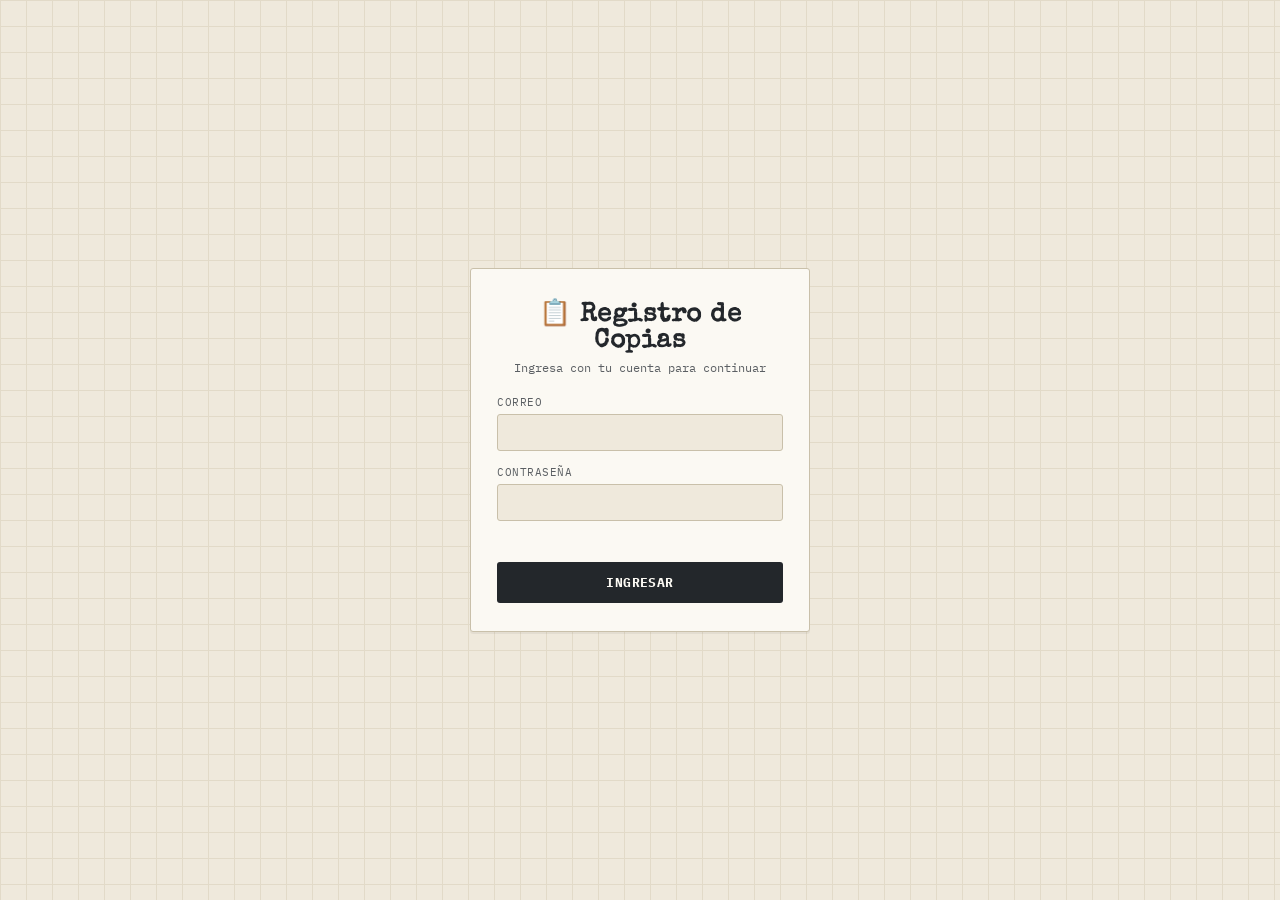
==== login.html @ a031c803 "Primera subida del proyecto registro de copias" ====
<!DOCTYPE html>
<html lang="es">
<head>
  <meta charset="UTF-8">
  <meta name="viewport" content="width=device-width, initial-scale=1.0">
  <title>Ingresar · Registro de Copias</title>
    <link rel="icon" type="image/svg+xml" href="favicon.svg">
<link rel="manifest" href="manifest.json">
<meta name="theme-color" content="#283238">
<link rel="apple-touch-icon" href="icon-192.png">
<meta name="apple-mobile-web-app-capable" content="yes">
<meta name="apple-mobile-web-app-title" content="Copias">
  <link rel="preconnect" href="https://fonts.googleapis.com">
  <link href="https://fonts.googleapis.com/css2?family=Special+Elite&family=IBM+Plex+Mono:wght@400;500;600;700&family=Inter:wght@400;500;600;700;800&display=swap" rel="stylesheet">
  <link rel="stylesheet" href="css/styles.css">
</head>
<body>
  <main class="login-screen" id="loginScreen">
    <div class="login-card">
      <h1>📋 Registro de Copias</h1>
      <div class="sub">Ingresa con tu cuenta para continuar</div>

      <form id="loginForm">
        <div class="field">
          <label for="loginEmail">Correo</label>
          <input type="email" id="loginEmail" required autocomplete="username">
        </div>

        <div class="field">
          <label for="loginPassword">Contraseña</label>
          <input type="password" id="loginPassword" required autocomplete="current-password">
        </div>

        <div class="login-error" id="loginError"></div>
        <button type="submit" class="btn" id="loginBtn">Ingresar</button>
      </form>
    </div>
  </main>

  <script src="login.js"></script>
</body>
</html>
---- css/styles.css ----
/* =============================================
   Registro de Copias - I.E. 0773 Barranquita
   styles.css - Estilos globales
============================================= */

:root {
  --paper: #efe9dc;
  --paper-dark: #e2dac8;
  --ink: #23272b;
  --ink-soft: #5b5f63;
  --line: #c9c0aa;
  --blue: #1f3a5f;
  --blue-soft: #dfe6ee;
  --green-soft: #dcebe0;
  --red: #a3273c;
  --red-soft: #f3dfe2;
  --gold: #b8863b;
  --white: #fbf9f3;
  --shadow: 0 2px 0 rgba(0, 0, 0, 0.05);
  --radius: 3px;
}
* {
  box-sizing: border-box;
}
body {
  margin: 0;
  background: var(--paper);
  background-image:
    linear-gradient(var(--paper-dark) 1px, transparent 1px),
    linear-gradient(90deg, var(--paper-dark) 1px, transparent 1px);
  background-size: 26px 26px;
  color: var(--ink);
  font-family: "Inter", sans-serif;
  min-height: 100vh;
  padding: 18px 14px 60px;
}
.app {
  max-width: 920px;
  margin: 0 auto;
}

header {
  display: flex;
  align-items: flex-end;
  justify-content: space-between;
  border-bottom: 3px solid var(--ink);
  padding-bottom: 12px;
  margin-bottom: 18px;
  flex-wrap: wrap;
  gap: 10px;
}
h1 {
  font-family: "Special Elite", monospace;
  font-size: 1.6rem;
  margin: 0;
  letter-spacing: 0.5px;
  color: var(--ink);
}
header .sub {
  font-size: 0.78rem;
  color: var(--ink-soft);
  font-family: "IBM Plex Mono", monospace;
}
.user-badge {
  font-family: "IBM Plex Mono", monospace;
  font-size: 0.72rem;
  font-weight: 600;
  letter-spacing: 0.3px;
  text-transform: uppercase;
  background: var(--blue-soft);
  border: 1.5px solid var(--blue);
  color: var(--blue);
  border-radius: var(--radius);
  padding: 6px 10px;
}
.user-badge[hidden] {
  display: none;
}
.user-badge.rol-docente {
  background: var(--green-soft);
  border-color: var(--ink-soft);
  color: var(--ink);
}
.price-tag {
  font-family: "IBM Plex Mono", monospace;
  font-size: 0.8rem;
  background: var(--white);
  border: 1.5px dashed var(--ink-soft);
  border-radius: var(--radius);
  padding: 6px 10px;
  display: flex;
  align-items: center;
  gap: 8px;
}
.price-tag input {
  width: 56px;
  border: none;
  border-bottom: 1.5px solid var(--ink);
  background: transparent;
  font-family: "IBM Plex Mono", monospace;
  font-size: 0.85rem;
  font-weight: 600;
  color: var(--red);
  text-align: right;
  padding: 2px;
}
.price-tag input:focus {
  outline: none;
  border-bottom-color: var(--red);
}

nav.tabs {
  display: flex;
  gap: 6px;
  margin-bottom: 18px;
  flex-wrap: wrap;
}
nav.tabs button {
  font-family: "IBM Plex Mono", monospace;
  font-size: 0.74rem;
  font-weight: 600;
  letter-spacing: 0.3px;
  padding: 9px 14px;
  background: transparent;
  border: 1.5px solid var(--ink);
  color: var(--ink);
  border-radius: var(--radius);
  cursor: pointer;
  text-transform: uppercase;
}
nav.tabs button.active {
  background: var(--ink);
  color: var(--white);
}
nav.tabs button:focus-visible {
  outline: 2px solid var(--blue);
  outline-offset: 2px;
}

/* Sub-pestañas dentro de un panel (Ranking, Reporte mensual, Configuración) */
nav.subtabs {
  display: flex;
  gap: 8px;
  margin-bottom: 16px;
  flex-wrap: wrap;
  padding-bottom: 14px;
  border-bottom: 1.5px dashed var(--line);
}
nav.subtabs button {
  font-family: "IBM Plex Mono", monospace;
  font-size: 0.72rem;
  font-weight: 600;
  letter-spacing: 0.3px;
  padding: 8px 14px;
  background: var(--paper);
  border: 1.5px solid var(--line);
  color: var(--ink-soft);
  border-radius: 20px;
  cursor: pointer;
}
nav.subtabs button:hover {
  border-color: var(--blue);
  color: var(--blue);
}
nav.subtabs button.active {
  background: var(--blue);
  color: var(--white);
  border-color: var(--blue);
}
nav.subtabs button:focus-visible {
  outline: 2px solid var(--blue);
  outline-offset: 2px;
}
.subpanel {
  display: none;
}
.subpanel.active {
  display: block;
  animation: fade 0.18s ease;
}

section.panel {
  display: none;
}
section.panel.active {
  display: block;
  animation: fade 0.18s ease;
}

/* Dashboard / resumen operativo */
.dashboard-head {
  display: flex;
  align-items: flex-end;
  justify-content: space-between;
  gap: 14px;
  flex-wrap: wrap;
  margin-bottom: 16px;
}
.dashboard-head h2 {
  font-family: "Special Elite", monospace;
  font-size: 1.35rem;
  margin: 0 0 4px;
  color: var(--ink);
  letter-spacing: 0.4px;
}
.dashboard-head .hint {
  margin: 0;
}
.dashboard-kicker {
  font-family: "IBM Plex Mono", monospace;
  font-size: 0.68rem;
  font-weight: 700;
  color: var(--blue);
  text-transform: uppercase;
  letter-spacing: 1px;
  margin-bottom: 4px;
}
.dashboard-stats {
  display: grid;
  grid-template-columns: repeat(3, 1fr);
  gap: 12px;
  margin-bottom: 16px;
}
.dashboard-stat {
  display: flex;
  align-items: center;
  gap: 11px;
  min-height: 82px;
  background: var(--white);
  border: 1px solid var(--line);
  border-radius: var(--radius);
  box-shadow: var(--shadow);
  padding: 13px 14px;
}
.dashboard-stat-icon {
  width: 38px;
  height: 38px;
  display: flex;
  align-items: center;
  justify-content: center;
  flex-shrink: 0;
  border-radius: 50%;
  background: var(--blue-soft);
  color: var(--blue);
  border: 1px solid var(--line);
  font-family: "IBM Plex Mono", monospace;
  font-weight: 700;
}
.dashboard-stat-value {
  font-family: "IBM Plex Mono", monospace;
  font-size: 1.18rem;
  font-weight: 700;
  color: var(--blue);
  line-height: 1.15;
}
.dashboard-stat.money .dashboard-stat-value {
  color: var(--red);
}
.dashboard-stat.success .dashboard-stat-value {
  color: var(--green);
}
.dashboard-stat.warning .dashboard-stat-value {
  color: var(--gold);
}
.dashboard-stat-label {
  font-size: 0.68rem;
  text-transform: uppercase;
  color: var(--ink-soft);
  letter-spacing: 0.35px;
  margin-top: 4px;
}
.dashboard-grid {
  display: grid;
  grid-template-columns: 1.35fr 1fr;
  gap: 16px;
  margin-bottom: 0;
}
.dashboard-card {
  margin-bottom: 16px;
}
.dashboard-progress-wrap {
  padding: 2px 0 12px;
}
.dashboard-progress-label {
  display: flex;
  justify-content: space-between;
  gap: 10px;
  font-family: "IBM Plex Mono", monospace;
  font-size: 0.75rem;
  color: var(--ink-soft);
  margin-bottom: 7px;
}
.dashboard-progress-label b {
  color: var(--green);
}
.dashboard-progress {
  height: 10px;
  background: var(--paper-dark);
  border-radius: 20px;
  overflow: hidden;
  border: 1px solid var(--line);
}
.dashboard-progress-bar {
  height: 100%;
  width: 0;
  background: var(--green);
  transition: width 0.25s ease;
}
.dashboard-status-row {
  display: grid;
  grid-template-columns: repeat(3, 1fr);
  gap: 8px;
}
.dashboard-status-row > div {
  padding: 9px 7px;
  text-align: center;
  background: var(--paper);
  border: 1px solid var(--line);
  border-radius: var(--radius);
}
.dashboard-status-row b {
  display: block;
  font-family: "IBM Plex Mono", monospace;
  font-size: 1.15rem;
  color: var(--blue);
}
.dashboard-status-row span {
  display: block;
  font-size: 0.62rem;
  color: var(--ink-soft);
  text-transform: uppercase;
  margin-top: 3px;
}
.dashboard-info-list {
  display: flex;
  flex-direction: column;
  gap: 0;
}
.dashboard-info-list > div {
  display: flex;
  justify-content: space-between;
  gap: 15px;
  padding: 10px 0;
  border-bottom: 1px dashed var(--line);
  font-size: 0.78rem;
}
.dashboard-info-list > div:last-child {
  border-bottom: none;
}
.dashboard-info-list span {
  color: var(--ink-soft);
}
.dashboard-info-list b {
  font-family: "IBM Plex Mono", monospace;
  color: var(--ink);
  text-align: right;
}
.dashboard-table-head {
  display: flex;
  justify-content: space-between;
  gap: 10px;
  align-items: flex-start;
}
.dashboard-table-head h2 {
  margin-bottom: 5px;
}
.dashboard-table-scroll {
  overflow-x: auto;
}
table.dashboard-table {
  width: 100%;
  border-collapse: collapse;
  font-size: 0.82rem;
}
table.dashboard-table thead th {
  background: var(--ink);
  color: var(--white);
  border: none;
  padding: 8px;
  font-size: 0.65rem;
  text-align: left;
}
table.dashboard-table tbody td {
  padding: 8px;
  border-bottom: 1px solid var(--line);
}
table.dashboard-table tbody tr:hover {
  background: var(--blue-soft);
}
.dashboard-money {
  color: var(--red);
  font-family: "IBM Plex Mono", monospace;
  font-weight: 700;
}
.dashboard-status {
  display: inline-block;
  padding: 3px 8px;
  border-radius: 20px;
  font-family: "IBM Plex Mono", monospace;
  font-size: 0.64rem;
  font-weight: 700;
  white-space: nowrap;
}
.dashboard-status.pagado {
  background: #d4edda;
  color: var(--green);
}
.dashboard-status.pendiente {
  background: var(--red-soft);
  color: var(--red);
}

@media (max-width: 780px) {
  .dashboard-stats {
    grid-template-columns: repeat(2, 1fr);
  }
  .dashboard-grid {
    grid-template-columns: 1fr;
    gap: 0;
  }
}

@keyframes fade {
  from {
    opacity: 0;
    transform: translateY(3px);
  }
  to {
    opacity: 1;
    transform: none;
  }
}

.card {
  background: var(--white);
  border: 1px solid var(--line);
  border-radius: var(--radius);
  box-shadow: var(--shadow);
  padding: 20px;
  margin-bottom: 16px;
}
.card h2 {
  font-family: "Special Elite", monospace;
  font-size: 1rem;
  margin: 0 0 16px;
  text-transform: uppercase;
  letter-spacing: 0.5px;
  color: var(--blue);
  border-bottom: 1px dashed var(--line);
  padding-bottom: 8px;
}
.card .hint {
  font-size: 0.78rem;
  color: var(--ink-soft);
  margin: -10px 0 14px;
}

form.entry {
  display: grid;
  grid-template-columns: repeat(2, 1fr);
  gap: 14px;
}
form.entry .field.full {
  grid-column: 1 / -1;
}
label {
  display: block;
  font-family: "IBM Plex Mono", monospace;
  font-size: 0.7rem;
  text-transform: uppercase;
  letter-spacing: 0.5px;
  color: var(--ink-soft);
  margin-bottom: 5px;
}
input,
select {
  width: 100%;
  padding: 9px 10px;
  font-size: 0.9rem;
  font-family: "Inter", sans-serif;
  border: 1.5px solid var(--line);
  border-radius: var(--radius);
  background: var(--paper);
  color: var(--ink);
}
input:focus,
select:focus {
  outline: none;
  border-color: var(--blue);
  background: var(--white);
}
input:disabled {
  background: var(--paper-dark);
  color: var(--ink-soft);
  cursor: not-allowed;
  border-color: var(--line);
}
.field-row {
  display: flex;
  gap: 10px;
}
.field-row .field {
  flex: 1;
}

.calc-line {
  grid-column: 1/-1;
  display: flex;
  justify-content: space-between;
  align-items: center;
  font-family: "IBM Plex Mono", monospace;
  font-size: 0.85rem;
  background: var(--blue-soft);
  border-radius: var(--radius);
  padding: 10px 14px;
  color: var(--blue);
}
.calc-line b {
  font-size: 1rem;
}

.btn {
  font-family: "IBM Plex Mono", monospace;
  font-weight: 700;
  letter-spacing: 0.4px;
  text-transform: uppercase;
  font-size: 0.8rem;
  background: var(--ink);
  color: var(--white);
  border: none;
  border-radius: var(--radius);
  padding: 12px 18px;
  cursor: pointer;
  grid-column: 1/-1;
}
.btn:hover {
  background: var(--blue);
}
.btn.secondary {
  background: transparent;
  color: var(--ink);
  border: 1.5px solid var(--ink);
  grid-column: auto;
}
.btn.small {
  padding: 7px 12px;
  font-size: 0.7rem;
  grid-column: auto;
}
.btn.danger {
  background: transparent;
  color: var(--red);
  border: 1.5px solid var(--red);
  grid-column: auto;
}

table {
  width: 100%;
  border-collapse: collapse;
  font-size: 0.85rem;
}
thead th {
  font-family: "IBM Plex Mono", monospace;
  font-size: 0.68rem;
  text-transform: uppercase;
  letter-spacing: 0.4px;
  text-align: left;
  color: var(--ink-soft);
  border-bottom: 2px solid var(--ink);
  padding: 6px 8px;
}
tbody td {
  padding: 8px;
  border-bottom: 1px solid var(--line);
  vertical-align: top;
}
tbody tr:hover {
  background: var(--blue-soft);
}
td.num,
th.num {
  text-align: right;
  font-family: "IBM Plex Mono", monospace;
}
td.acciones {
  text-align: center;
  white-space: nowrap;
}
td.acciones button {
  background: none;
  border: none;
  cursor: pointer;
  font-size: 1rem;
  padding: 2px 7px;
}
td.acciones .btn-edit {
  color: var(--blue);
}
td.acciones .btn-edit:hover {
  color: var(--gold);
}
td.acciones .btn-del {
  color: var(--red);
}
td.acciones .btn-del:hover {
  opacity: 0.7;
}
tr.editing-row {
  background: var(--blue-soft) !important;
}

.edit-banner {
  display: flex;
  align-items: center;
  justify-content: space-between;
  gap: 10px;
  flex-wrap: wrap;
  background: var(--gold);
  color: var(--white);
  border-radius: var(--radius);
  padding: 10px 14px;
  margin: -6px 0 16px;
  font-family: "IBM Plex Mono", monospace;
  font-size: 0.78rem;
  font-weight: 600;
}
.edit-banner[hidden] {
  display: none;
}
.edit-banner .btn {
  background: transparent;
  border-color: var(--white);
  color: var(--white);
}
.edit-banner .btn:hover {
  background: rgba(255, 255, 255, 0.15);
}
.empty {
  text-align: center;
  padding: 30px 10px;
  color: var(--ink-soft);
  font-family: "IBM Plex Mono", monospace;
  font-size: 0.85rem;
}

/* Reportes / ranking */
.rank-item {
  display: flex;
  align-items: center;
  gap: 12px;
  padding: 10px 0;
  border-bottom: 1px dashed var(--line);
}
.rank-item:last-child {
  border-bottom: none;
}
.rank-num {
  font-family: "Special Elite", monospace;
  font-size: 1.1rem;
  color: var(--blue);
  width: 26px;
  text-align: center;
  flex-shrink: 0;
}
.rank-name {
  flex: 1;
  font-weight: 600;
  font-size: 0.9rem;
}
.rank-sub {
  font-size: 0.72rem;
  color: var(--ink-soft);
  font-family: "IBM Plex Mono", monospace;
}
.rank-bar-wrap {
  background: var(--paper-dark);
  border-radius: 2px;
  height: 6px;
  margin-top: 5px;
  overflow: hidden;
}
.rank-bar {
  background: var(--blue);
  height: 100%;
}
.rank-amt {
  font-family: "IBM Plex Mono", monospace;
  font-weight: 700;
  color: var(--red);
  font-size: 0.9rem;
  white-space: nowrap;
}

/* Sello / stamp total */
.stamp-wrap {
  display: flex;
  justify-content: center;
  padding: 10px 0 4px;
}
.stamp {
  border: 3px solid var(--red);
  border-radius: 8px;
  color: var(--red);
  padding: 18px 30px;
  text-align: center;
  transform: rotate(-3deg);
  position: relative;
  font-family: "Special Elite", monospace;
  opacity: 0.92;
}
.stamp::before {
  content: "";
  position: absolute;
  inset: 5px;
  border: 1px solid var(--red);
  border-radius: 5px;
}
.stamp .label {
  font-size: 0.7rem;
  letter-spacing: 2px;
  text-transform: uppercase;
}
.stamp .amount {
  font-size: 2rem;
  margin-top: 4px;
}

.stats-grid {
  display: grid;
  grid-template-columns: repeat(3, 1fr);
  gap: 12px;
  margin-top: 16px;
}
.stat-box {
  background: var(--paper);
  border: 1px solid var(--line);
  border-radius: var(--radius);
  padding: 12px;
  text-align: center;
}
.stat-box .n {
  font-family: "IBM Plex Mono", monospace;
  font-weight: 700;
  font-size: 1.3rem;
  color: var(--blue);
}
.stat-box .l {
  font-size: 0.68rem;
  text-transform: uppercase;
  color: var(--ink-soft);
  letter-spacing: 0.4px;
  margin-top: 2px;
}

.filters {
  display: flex;
  gap: 10px;
  margin-bottom: 14px;
  flex-wrap: wrap;
}

/* Paginacion */
.pag-controls {
  display: flex;
  align-items: center;
  justify-content: space-between;
  flex-wrap: wrap;
  gap: 8px;
  margin-bottom: 10px;
  font-family: "IBM Plex Mono", monospace;
  font-size: 0.78rem;
  color: var(--ink-soft);
}
.pag-label {
  display: flex;
  align-items: center;
  gap: 6px;
}
.pag-label select {
  padding: 4px 8px;
  font-family: "IBM Plex Mono", monospace;
  font-size: 0.78rem;
  border: 1.5px solid var(--line);
  border-radius: var(--radius);
  background: var(--paper);
  color: var(--ink);
  cursor: pointer;
}
.pag-info {
  font-size: 0.75rem;
  color: var(--ink-soft);
}
.pag-nav {
  display: flex;
  gap: 6px;
  justify-content: center;
  margin-top: 12px;
  flex-wrap: wrap;
}
.pag-btn {
  font-family: "IBM Plex Mono", monospace;
  font-size: 0.72rem;
  font-weight: 600;
  padding: 5px 11px;
  border-radius: var(--radius);
  cursor: pointer;
  border: 1.5px solid var(--line);
  background: var(--paper);
  color: var(--ink);
}
.pag-btn:hover {
  background: var(--blue-soft);
  border-color: var(--blue);
}
.pag-btn.active {
  background: var(--ink);
  color: var(--white);
  border-color: var(--ink);
}
.pag-btn:disabled {
  opacity: 0.35;
  cursor: not-allowed;
}
.filters .field {
  flex: 1;
  min-width: 140px;
}
.filtro-totales {
  display: flex;
  gap: 16px;
  flex-wrap: wrap;
  background: var(--blue-soft);
  border-radius: var(--radius);
  padding: 10px 14px;
  margin-bottom: 12px;
  font-family: "IBM Plex Mono", monospace;
  font-size: 0.82rem;
  color: var(--blue);
}
.filtro-totales span b {
  font-size: 0.95rem;
}
.filtro-totales .ft-costo {
  color: var(--red);
  font-weight: 700;
}

/* Reporte mensual institucional */
.report-sheet {
  background: var(--white);
  border: 1px solid var(--line);
  border-radius: 4px;
  overflow: hidden;
}
.report-banner {
  background: var(--blue);
  color: var(--white);
  display: flex;
  align-items: center;
  gap: 14px;
  padding: 14px 18px;
}
.crest {
  width: 50px;
  height: 56px;
  flex-shrink: 0;
}
.report-banner .titles {
  flex: 1;
}
.report-banner input.school-name {
  background: transparent;
  border: none;
  color: var(--white);
  font-family: "Special Elite", monospace;
  font-size: 1.05rem;
  width: 100%;
  padding: 2px 0;
}
.report-banner input.school-name:focus {
  outline: 1px dashed rgba(255, 255, 255, 0.6);
}
.report-banner .month-label {
  font-size: 0.7rem;
  opacity: 0.85;
  font-family: "IBM Plex Mono", monospace;
  text-transform: uppercase;
}
.report-price-line {
  text-align: center;
  font-family: "IBM Plex Mono", monospace;
  font-size: 0.75rem;
  color: var(--ink-soft);
  padding: 10px 0 4px;
  font-style: italic;
}
table.report-table {
  width: 100%;
  border-collapse: collapse;
  font-size: 0.88rem;
  margin-top: 6px;
}
table.report-table thead th {
  background: var(--ink);
  color: var(--white);
  text-transform: uppercase;
  font-family: "IBM Plex Mono", monospace;
  font-size: 0.68rem;
  letter-spacing: 0.4px;
  padding: 9px 10px;
  border: none;
  text-align: center;
}
table.report-table tbody td {
  text-align: center;
  padding: 9px 10px;
  border-bottom: 1px solid var(--line);
  font-family: "IBM Plex Mono", monospace;
}
table.report-table tbody tr:nth-child(4n + 1),
table.report-table tbody tr:nth-child(4n + 2) {
  background: var(--blue-soft);
}
table.report-table tbody tr:nth-child(4n + 3),
table.report-table tbody tr:nth-child(4n) {
  background: var(--green-soft);
}
table.report-table td.pagar {
  color: var(--red);
  font-weight: 700;
}
table.report-table tfoot td {
  background: var(--ink);
  color: var(--white);
  font-weight: 700;
  padding: 11px 10px;
  text-align: center;
  font-family: "IBM Plex Mono", monospace;
}
table.report-table tfoot td.pagar-total {
  color: #ffb3bf;
}

.month-picker {
  display: flex;
  gap: 10px;
  align-items: flex-end;
  margin-bottom: 14px;
  flex-wrap: wrap;
}

/* Config */
.mini-table input {
  padding: 6px 8px;
  font-size: 0.82rem;
}
.mini-table td {
  padding: 6px;
}
.add-row {
  display: flex;
  gap: 8px;
  margin-top: 12px;
  flex-wrap: wrap;
}
.add-row input {
  flex: 1;
  min-width: 120px;
}

/* Formulario agregar/editar docente */
.doc-form {
  display: grid;
  grid-template-columns: 2fr 2fr 1fr 1fr 1fr auto;
  gap: 10px;
  align-items: flex-end;
}
.doc-form-btns {
  display: flex;
  flex-direction: column;
  gap: 6px;
}
@media (max-width: 780px) {
  .doc-form {
    grid-template-columns: 1fr 1fr;
  }
  .doc-form-btns {
    flex-direction: row;
    grid-column: 1/-1;
  }
}

/* Tabla docentes acciones */
.doc-table th:last-child,
.doc-table td:last-child {
  text-align: center;
}
.doc-actions {
  display: flex;
  gap: 5px;
  justify-content: center;
}
.btn-edit-doc {
  background: none;
  border: 1.5px solid var(--blue);
  color: var(--blue);
  border-radius: var(--radius);
  padding: 3px 8px;
  cursor: pointer;
  font-size: 0.82rem;
}
.btn-edit-doc:hover {
  background: var(--blue-soft);
}
.btn-toggle-doc {
  background: none;
  border-radius: var(--radius);
  padding: 3px 8px;
  cursor: pointer;
  font-size: 0.82rem;
}
.btn-toggle-doc.desactivar {
  border: 1.5px solid var(--gold);
  color: var(--gold);
}
.btn-toggle-doc.desactivar:hover {
  background: #fdf3e3;
}
.btn-toggle-doc.activar {
  border: 1.5px solid var(--green);
  color: var(--green);
}
.btn-toggle-doc.activar:hover {
  background: var(--green-soft);
}
.btn-del-doc {
  background: none;
  border: 1.5px solid var(--red);
  color: var(--red);
  border-radius: var(--radius);
  padding: 3px 8px;
  cursor: pointer;
  font-size: 0.82rem;
}
.btn-del-doc:hover {
  background: var(--red-soft);
}
.fila-editando {
  background: var(--blue-soft) !important;
}
.fila-inactivo td:not(.doc-actions) {
  opacity: 0.45;
}

/* Badges tipo y estado */
.badge-tipo,
.badge-estado {
  display: inline-block;
  font-family: "IBM Plex Mono", monospace;
  font-size: 0.65rem;
  font-weight: 700;
  padding: 2px 7px;
  border-radius: 20px;
  letter-spacing: 0.3px;
  text-transform: uppercase;
}
.badge-tipo.nombrado {
  background: #d4edda;
  color: var(--green);
}
.badge-tipo.contratado {
  background: var(--blue-soft);
  color: var(--blue);
}
.badge-estado.activo {
  background: #d4edda;
  color: var(--green);
}
.badge-estado.inactivo {
  background: var(--paper-dark);
  color: var(--ink-soft);
}
.chip {
  display: inline-flex;
  align-items: center;
  gap: 6px;
  background: var(--paper);
  border: 1px solid var(--line);
  border-radius: 20px;
  padding: 5px 10px 5px 12px;
  font-family: "IBM Plex Mono", monospace;
  font-size: 0.78rem;
  margin: 3px;
}
.chip button {
  background: none;
  border: none;
  color: var(--red);
  cursor: pointer;
  font-size: 0.9rem;
  line-height: 1;
}

/* Gestión de usuarios y roles */
.user-form {
  display: grid;
  grid-template-columns: 1fr 1fr;
  gap: 14px 22px;
  align-items: end;
}

.user-form-btns {
  grid-column: 1 / -1;
  display: flex;
  align-items: flex-end;
}

.user-role-notes{
  grid-column:1 / -1;
  display:block;
  position:relative;
  width:100%;
  box-sizing:border-box;
  margin-top:10px !important;
  padding:12px 16px 12px 48px !important;
  border:1px solid #c8d9ee;
  border-radius:5px;
  background:#eef5fc;
}

.user-role-notes::before{
  content:"ⓘ";
  position:absolute;
  left:16px;
  top:12px;
  font-size:18px;
  line-height:1;
  color:#2870b7;
  font-weight:700;
}

.user-role-notes .hint,
.user-role-notes .user-role-note{
  display:block;
  position:static !important;
  width:100%;
  margin:0 0 4px !important;
  padding:0 !important;
  line-height:1.4;
  transform:none !important;
  color:#285b91;
}

.user-role-notes .user-role-note {
  font-weight: 600;
}

.user-role-notes .hint:last-child {
  margin-bottom: 0 !important;
}

.user-table-head {
  display: flex;
  justify-content: space-between;
  align-items: flex-start;
  gap: 12px;
  margin-bottom: 12px;
}

.user-table-head h2 {
  margin-bottom: 8px;
}

.role-badge {
  display: inline-block;
  font-family: "IBM Plex Mono", monospace;
  font-size: 0.65rem;
  font-weight: 700;
  padding: 3px 8px;
  border-radius: 20px;
  text-transform: uppercase;
}

.role-badge.admin {
  background: #f8d7da;
  color: #842029;
}
.role-badge.directivo {
  background: #fff3cd;
  color: #856404;
}
.role-badge.docente {
  background: var(--blue-soft);
  color: var(--blue);
}

.user-actions {
  display: flex;
  gap: 5px;
  justify-content: center;
}

.btn-user-role {
  background: none;
  border: 1.5px solid var(--blue);
  color: var(--blue);
  border-radius: var(--radius);
  padding: 3px 8px;
  cursor: pointer;
  font-size: 0.78rem;
}

.btn-user-role:hover {
  background: var(--blue-soft);
}

@media (max-width: 1000px) {
  .user-form {
    grid-template-columns: 1fr 1fr;
  }
  .user-form-btns {
    grid-column: 1/-1;
  }
}

@media (max-width: 560px) {
  .user-table-head {
    flex-direction: column;
  }
  .user-form {
    grid-template-columns: 1fr;
  }
  .user-form-btns {
    grid-column: auto;
  }
}

@media (max-width: 560px) {
  form.entry {
    grid-template-columns: 1fr;
  }
  .stats-grid {
    grid-template-columns: 1fr;
  }
  .dashboard-stats {
    grid-template-columns: 1fr;
  }
  .dashboard-status-row {
    grid-template-columns: 1fr;
  }
  .dashboard-head {
    align-items: flex-start;
  }
  h1 {
    font-size: 1.3rem;
  }
  table.report-table {
    font-size: 0.76rem;
  }
}

/* Cobros */
.cobros-resumen {
  display: flex;
  gap: 12px;
  flex-wrap: wrap;
  margin-bottom: 14px;
}
.cobro-stat {
  flex: 1;
  min-width: 120px;
  text-align: center;
  background: var(--paper);
  border: 1px solid var(--line);
  border-radius: var(--radius);
  padding: 10px;
}
.cobro-stat .n {
  font-family: "IBM Plex Mono", monospace;
  font-weight: 700;
  font-size: 1.2rem;
}
.cobro-stat .l {
  font-size: 0.68rem;
  text-transform: uppercase;
  color: var(--ink-soft);
}
.cobro-stat.pagado .n {
  color: var(--green);
}
.cobro-stat.pendiente .n {
  color: var(--red);
}
.cobro-stat.parcial .n {
  color: var(--gold);
}

table.cobros-table {
  width: 100%;
  border-collapse: collapse;
  font-size: 0.85rem;
}
table.cobros-table thead th {
  font-family: "IBM Plex Mono", monospace;
  font-size: 0.68rem;
  text-transform: uppercase;
  letter-spacing: 0.4px;
  color: var(--ink-soft);
  border-bottom: 2px solid var(--ink);
  padding: 7px 8px;
  text-align: left;
}
table.cobros-table tbody td {
  padding: 8px;
  border-bottom: 1px solid var(--line);
  vertical-align: middle;
}
table.cobros-table tbody tr.fila-pagado {
  background: var(--green-soft);
}
table.cobros-table tbody tr.fila-pendiente {
  background: var(--red-soft);
}
.badge {
  display: inline-block;
  font-family: "IBM Plex Mono", monospace;
  font-size: 0.68rem;
  font-weight: 700;
  padding: 3px 8px;
  border-radius: 20px;
  letter-spacing: 0.3px;
}
.badge.pagado {
  background: #d4edda;
  color: var(--green);
}
.badge.pendiente {
  background: var(--red-soft);
  color: var(--red);
}
.cobro-monto-input {
  width: 90px;
  padding: 5px 7px;
  font-family: "IBM Plex Mono", monospace;
  font-size: 0.82rem;
  border: 1.5px solid var(--line);
  border-radius: var(--radius);
  background: var(--paper);
}
.cobro-fecha-input {
  padding: 5px 7px;
  font-size: 0.82rem;
  border: 1.5px solid var(--line);
  border-radius: var(--radius);
  background: var(--paper);
}
.cobro-monto-input:focus,
.cobro-fecha-input:focus {
  outline: none;
  border-color: var(--blue);
}
.btn-cobrar {
  font-family: "IBM Plex Mono", monospace;
  font-weight: 700;
  font-size: 0.7rem;
  padding: 6px 11px;
  border-radius: var(--radius);
  cursor: pointer;
  border: 1.5px solid var(--green);
  color: var(--green);
  background: transparent;
  text-transform: uppercase;
  letter-spacing: 0.3px;
}
.btn-cobrar:hover {
  background: var(--green-soft);
}
.btn-descobrar {
  font-family: "IBM Plex Mono", monospace;
  font-size: 0.7rem;
  padding: 4px 8px;
  border-radius: var(--radius);
  cursor: pointer;
  border: 1px solid var(--ink-soft);
  color: var(--ink-soft);
  background: transparent;
}
.btn-boleta {
  font-family: "IBM Plex Mono", monospace;
  font-size: 0.7rem;
  font-weight: 700;
  padding: 4px 9px;
  border-radius: var(--radius);
  cursor: pointer;
  border: 1.5px solid var(--blue);
  color: var(--blue);
  background: transparent;
  text-transform: uppercase;
  letter-spacing: 0.3px;
}
.btn-boleta:hover {
  background: var(--blue-soft);
}

/* Pantalla de login */
.login-screen {
  position: fixed;
  inset: 0;
  z-index: 5000;
  display: flex;
  align-items: center;
  justify-content: center;
  background: var(--paper);
  background-image:
    linear-gradient(var(--paper-dark) 1px, transparent 1px),
    linear-gradient(90deg, var(--paper-dark) 1px, transparent 1px);
  background-size: 26px 26px;
  padding: 20px;
}
.login-screen[hidden] {
  display: none;
}
.login-card {
  width: 100%;
  max-width: 340px;
  background: var(--white);
  border: 1px solid var(--line);
  border-radius: var(--radius);
  box-shadow: var(--shadow);
  padding: 28px 26px;
}
.login-card h1 {
  text-align: center;
  margin-bottom: 4px;
}
.login-card .sub {
  text-align: center;
  font-size: 0.78rem;
  color: var(--ink-soft);
  font-family: "IBM Plex Mono", monospace;
  margin-bottom: 20px;
}
.login-card form {
  display: flex;
  flex-direction: column;
  gap: 14px;
}
.login-error {
  font-family: "IBM Plex Mono", monospace;
  font-size: 0.76rem;
  color: var(--red);
  min-height: 1em;
  text-align: center;
}
.login-card .btn {
  grid-column: auto;
}
.login-card .btn:disabled {
  opacity: 0.6;
  cursor: not-allowed;
}

.header-right {
  display: flex;
  align-items: center;
  gap: 10px;
  flex-wrap: wrap;
}

/* Toast notificacion (SweetAlert2 con estilo propio) */
.app-toast {
  font-family: "IBM Plex Mono", monospace !important;
  border-radius: var(--radius) !important;
  background: var(--white) !important;
  border: 1px solid var(--line) !important;
  border-left: 4px solid var(--ink) !important;
  box-shadow: 0 8px 24px rgba(0, 0, 0, 0.18) !important;
  padding: 4px 8px !important;
  max-width: 340px;
}
.app-toast-error {
  border-left-color: var(--red) !important;
}
.app-toast-info {
  border-left-color: var(--gold) !important;
}
.app-toast .swal2-title {
  font-size: 0.8rem !important;
  font-weight: 600 !important;
  letter-spacing: 0.2px;
  text-align: left !important;
  margin: 0 !important;
  padding: 8px 6px !important;
  color: var(--ink) !important;
}
.app-toast-error .swal2-title {
  color: var(--red) !important;
}
.app-toast-info .swal2-title {
  color: var(--gold) !important;
}
.app-toast .swal2-timer-progress-bar {
  background: var(--blue) !important;
  height: 3px !important;
}
.app-toast-error .swal2-timer-progress-bar {
  background: var(--red) !important;
}
.app-toast-info .swal2-timer-progress-bar {
  background: var(--gold) !important;
}
.app-toast .swal2-close {
  color: var(--ink-soft) !important;
  font-size: 1.1rem !important;
  width: 30px !important;
  height: 30px !important;
}
.app-toast .swal2-close:hover {
  color: var(--ink) !important;
  background: transparent !important;
}
.app-toast.swal2-show {
  animation: slideIn 0.2s ease !important;
}
@keyframes slideIn {
  from {
    opacity: 0;
    transform: translateY(-6px);
  }
  to {
    opacity: 1;
    transform: none;
  }
}

/* ============================================
   Dialogos SweetAlert2 (confirmar, seleccionar rol, avisos)
   Se aplica mediante window.Swal (ver index.html).
   Antes usaban el estilo por defecto de SweetAlert2: se veian
   genericos, muy anchos para poco contenido y sin relacion
   con la identidad visual (papel + tinta + monoespaciada) del resto de la app.
============================================ */
.app-swal2.swal2-popup {
  width: auto;
  max-width: 420px;
  padding: 22px 22px 20px;
  background: var(--white);
  border: 1px solid var(--line);
  border-radius: var(--radius);
  box-shadow: 0 16px 36px rgba(35, 39, 43, 0.22);
  font-family: "Inter", sans-serif;
}
.app-swal2 .swal2-title {
  font-family: "Special Elite", monospace;
  font-size: 1rem;
  text-transform: uppercase;
  letter-spacing: 0.5px;
  color: var(--blue);
  border-bottom: 1px dashed var(--line);
  padding: 0 0 10px;
  margin: 0 0 14px;
}
.app-swal2 .swal2-html-container {
  font-family: "Inter", sans-serif;
  font-size: 0.85rem;
  line-height: 1.55;
  color: var(--ink-soft);
  text-align: left;
  margin: 0 0 4px;
}
.app-swal2 .swal2-html-container code {
  font-family: "IBM Plex Mono", monospace;
  background: var(--paper);
  border: 1px solid var(--line);
  border-radius: var(--radius);
  padding: 2px 7px;
  color: var(--ink);
}
.app-swal2 .swal2-icon {
  margin: 2px auto 12px;
  transform: scale(0.8);
}
.app-swal2 .swal2-select,
.app-swal2 .swal2-input,
.app-swal2 .swal2-textarea {
  width: 100%;
  max-width: 100%;
  margin: 8px 0 6px;
  padding: 9px 10px;
  font-size: 0.9rem;
  font-family: "Inter", sans-serif;
  border: 1.5px solid var(--line);
  border-radius: var(--radius);
  background: var(--paper);
  color: var(--ink);
  box-shadow: none;
}
.app-swal2 .swal2-select:focus,
.app-swal2 .swal2-input:focus,
.app-swal2 .swal2-textarea:focus {
  outline: none;
  border-color: var(--blue);
  background: var(--white);
  box-shadow: none;
}
.app-swal2 .swal2-validation-message {
  font-family: "IBM Plex Mono", monospace;
  font-size: 0.72rem;
  background: var(--red-soft);
  color: var(--red);
  border-radius: var(--radius);
}
.app-swal2 .swal2-actions {
  margin-top: 18px;
  gap: 10px;
  width: 100%;
}
.app-swal2 .swal2-styled {
  font-family: "IBM Plex Mono", monospace;
  font-weight: 700;
  letter-spacing: 0.4px;
  text-transform: uppercase;
  font-size: 0.74rem;
  padding: 10px 16px;
  border-radius: var(--radius);
  box-shadow: none !important;
  margin: 0;
}
.app-swal2 .swal2-confirm {
  background: var(--ink) !important;
  color: var(--white) !important;
}
.app-swal2 .swal2-confirm:hover {
  background: var(--blue) !important;
}
.app-swal2 .swal2-cancel {
  background: transparent !important;
  color: var(--ink) !important;
  border: 1.5px solid var(--ink) !important;
}
.app-swal2 .swal2-cancel:hover {
  background: var(--paper) !important;
}
.app-swal2 .swal2-deny {
  background: transparent !important;
  color: var(--red) !important;
  border: 1.5px solid var(--red) !important;
}
.app-swal2 .swal2-deny:hover {
  background: var(--red-soft) !important;
}
.app-swal2 .swal2-icon.swal2-warning {
  border-color: var(--gold) !important;
  color: var(--gold) !important;
}
.app-swal2 .swal2-icon.swal2-error {
  border-color: var(--red) !important;
  color: var(--red) !important;
}
.app-swal2 .swal2-icon.swal2-success .swal2-success-ring {
  border-color: var(--green-soft) !important;
}
.app-swal2 .swal2-icon.swal2-success [class^="swal2-success-line"] {
  background-color: #2f7d4f !important;
}
.app-swal2 .swal2-footer {
  font-family: "IBM Plex Mono", monospace;
  font-size: 0.7rem;
  color: var(--ink-soft);
  border-top: 1px dashed var(--line);
}
@media (max-width: 480px) {
  .app-swal2.swal2-popup {
    max-width: calc(100vw - 32px);
    padding: 18px 16px;
  }
}

@media print {
  body {
    background: var(--white) !important;
    padding: 0;
  }
  body * {
    visibility: hidden;
  }
  #mensual-reporte {
    display: block !important;
  }
  #reportSheet,
  #reportSheet * {
    visibility: visible;
  }
  #reportSheet {
    position: absolute;
    left: 0;
    top: 0;
    width: 100%;
    border: none;
    box-shadow: none;
  }
  #cobrosCard {
    display: none;
  }
  .report-banner input.school-name {
    border: none;
  }
  .report-price-line {
    font-style: normal;
  }
}

/* =========================================================
   SOLICITUDES DE COPIAS
   ========================================================= */

.request-table-wrap{
  width:100%;
  overflow-x:auto;
}

.request-table{
  width:100%;
  border-collapse:collapse;
  font-size:.82rem;
}

.request-table th{
  background:var(--ink);
  color:var(--white);
  border:none;
  padding:8px 9px;
  font-family:'IBM Plex Mono',monospace;
  font-size:.65rem;
  text-transform:uppercase;
  letter-spacing:.35px;
  text-align:left;
}

.request-table td{
  padding:9px;
  border-bottom:1px solid var(--line);
  vertical-align:middle;
}

.request-table tbody tr:hover{
  background:var(--blue-soft);
}

.request-table .num{
  text-align:right;
  font-family:'IBM Plex Mono',monospace;
}

.teacher-summary{
  display:grid;
  grid-template-columns:repeat(4,1fr);
  gap:10px;
  margin-bottom:16px;
}

.request-stat{
  background:var(--paper);
  border:1px solid var(--line);
  border-radius:var(--radius);
  padding:12px;
  text-align:center;
}

.request-stat .n{
  display:block;
  font-family:'IBM Plex Mono',monospace;
  font-size:1.35rem;
  font-weight:700;
  color:var(--blue);
}

.request-stat .l{
  display:block;
  margin-top:3px;
  font-size:.68rem;
  color:var(--ink-soft);
  text-transform:uppercase;
  letter-spacing:.35px;
}

.request-status{
  display:inline-block;
  padding:3px 8px;
  border-radius:20px;
  font-family:'IBM Plex Mono',monospace;
  font-size:.64rem;
  font-weight:700;
  white-space:nowrap;
}

.request-status.pendiente{
  background:#fff3cd;
  color:#856404;
}

.request-status.en_proceso{
  background:var(--blue-soft);
  color:var(--blue);
}

.request-status.lista{
  background:var(--green-soft);
  color:#28633a;
}

.request-status.entregada{
  background:var(--green-soft);
  color:#28633a;
}

.request-status.cancelada{
  background:var(--red-soft);
  color:var(--red);
}

.request-actions{
  display:flex;
  gap:5px;
  flex-wrap:wrap;
}

.request-new-row{
  background:#fff9e8;
}

.request-new-dot{
  display:inline-block;
  width:7px;
  height:7px;
  margin-right:6px;
  border-radius:50%;
  background:var(--red);
}

.request-teacher-note{
  margin:10px 0 0 !important;
}

@media(max-width:780px){
  .teacher-summary{
    grid-template-columns:repeat(2,1fr);
  }

  .request-table{
    min-width:700px;
  }
}

@media(max-width:560px){
  .teacher-summary{
    grid-template-columns:1fr 1fr;
  }
}
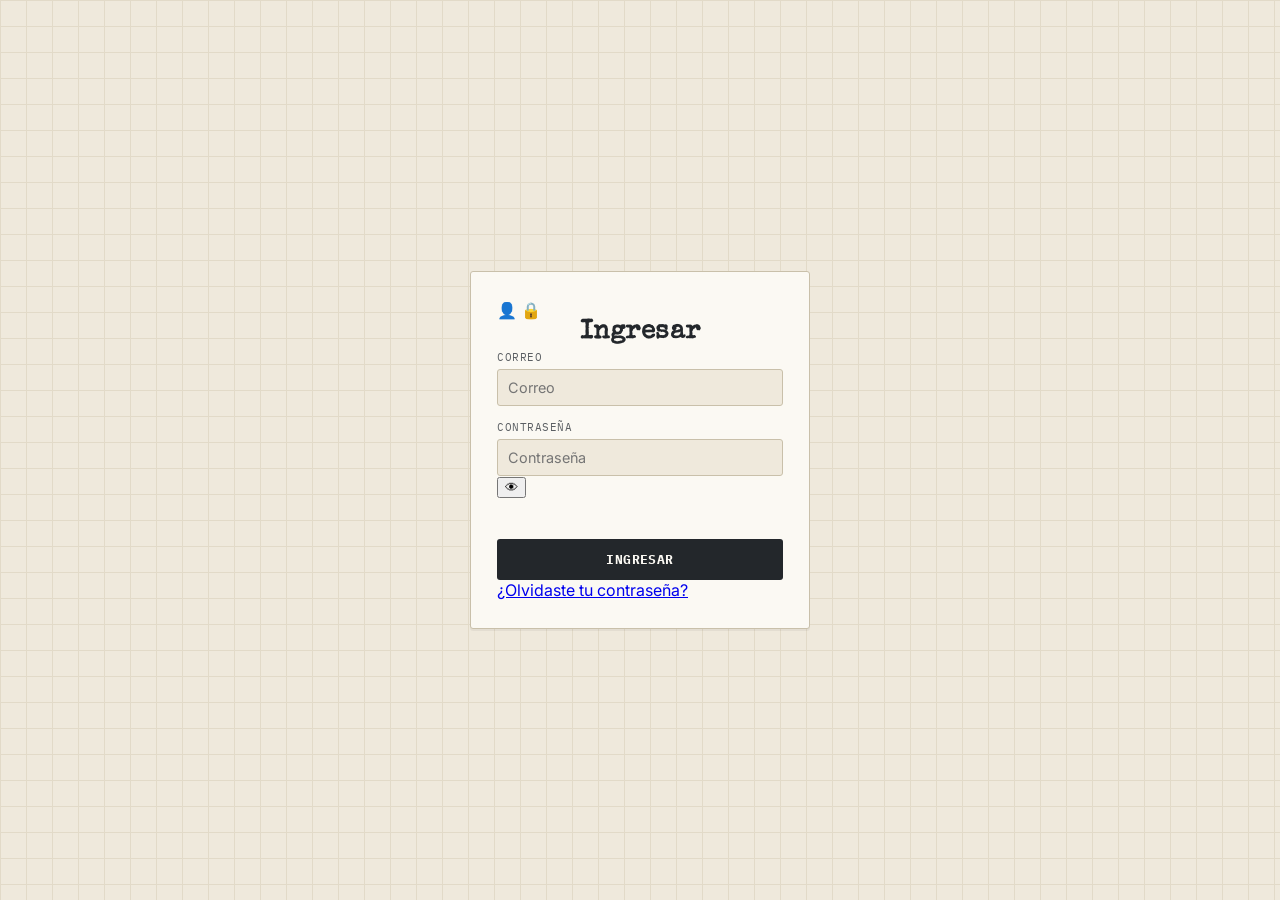
==== commit 02a7fd62: "Enhance login form with accessibility and styling" ====
--- a/login.html
+++ b/login.html
@@ -16,27 +16,61 @@
 </head>
 <body>
   <main class="login-screen" id="loginScreen">
-    <div class="login-card">
-      <h1>📋 Registro de Copias</h1>
-      <div class="sub">Ingresa con tu cuenta para continuar</div>
+    <div class="login-card login-card--pill">
+      <div class="login-badges" aria-hidden="true">
+        <span class="login-badge">👤</span>
+        <span class="login-badge">🔒</span>
+      </div>
+      <h1>Ingresar</h1>
 
-      <form id="loginForm">
+      <form id="loginForm" novalidate>
         <div class="field">
-          <label for="loginEmail">Correo</label>
-          <input type="email" id="loginEmail" required autocomplete="username">
+          <label for="loginEmail" class="sr-only">Correo</label>
+          <input type="email" id="loginEmail" required autocomplete="username" inputmode="email" placeholder="Correo">
         </div>
 
-        <div class="field">
-          <label for="loginPassword">Contraseña</label>
-          <input type="password" id="loginPassword" required autocomplete="current-password">
+        <div class="field login-pw-wrap">
+          <label for="loginPassword" class="sr-only">Contraseña</label>
+          <input type="password" id="loginPassword" required autocomplete="current-password" placeholder="Contraseña">
+          <button type="button" class="login-pw-toggle" id="loginPwToggle" aria-label="Mostrar contraseña" tabindex="-1">👁</button>
         </div>
 
-        <div class="login-error" id="loginError"></div>
-        <button type="submit" class="btn" id="loginBtn">Ingresar</button>
+        <div class="login-error" id="loginError" role="alert" aria-live="polite"></div>
+        <button type="submit" class="btn login-btn-pill" id="loginBtn"><span>Ingresar</span></button>
       </form>
+
+      <div class="login-links">
+        <a href="#" id="loginForgotLink">¿Olvidaste tu contraseña?</a>
+      </div>
     </div>
   </main>
 
   <script src="login.js"></script>
+  <script>
+    // Mostrar/ocultar contraseña. Puramente visual, no toca login.js
+    // para no arriesgar el flujo de autenticación.
+    (function(){
+      const pw = document.getElementById('loginPassword');
+      const btn = document.getElementById('loginPwToggle');
+      btn?.addEventListener('click', ()=>{
+        const shown = pw.type === 'text';
+        pw.type = shown ? 'password' : 'text';
+        btn.textContent = shown ? '👁' : '🙈';
+        btn.setAttribute('aria-label', shown ? 'Mostrar contraseña' : 'Ocultar contraseña');
+      });
+    })();
+    // No hay flujo de recuperación por correo en este sistema: las
+    // cuentas y contraseñas las administra el admin desde Configuración.
+    // En vez de un enlace muerto, mostramos ese mensaje.
+    (function(){
+      const link = document.getElementById('loginForgotLink');
+      const err = document.getElementById('loginError');
+      link?.addEventListener('click', (e)=>{
+        e.preventDefault();
+        err.textContent = 'Pide al administrador que restablezca tu contraseña desde Configuración.';
+        err.style.color = 'var(--blue)';
+      });
+    })();
+  </script>
 </body>
 </html>
--- a/css/styles.css
+++ b/css/styles.css
@@ -1752,36 +1752,100 @@
   font-family:'IBM Plex Mono',monospace;
 }
 
+/* Resumen de solicitudes: cards con barra de titulo oscura, numero
+   grande, icono circular de color y una linea de contexto al pie.
+   #solicitudesResumen necesita su propia grilla porque antes solo
+   .teacher-summary la tenia y las cards del admin se apilaban a lo alto. */
+#solicitudesResumen{
+  display:grid;
+  grid-template-columns:repeat(3,1fr);
+  gap:12px;
+  margin-bottom:16px;
+}
+
 .teacher-summary{
   display:grid;
   grid-template-columns:repeat(4,1fr);
-  gap:10px;
+  gap:12px;
   margin-bottom:16px;
 }
 
 .request-stat{
-  background:var(--paper);
+  background:var(--white);
   border:1px solid var(--line);
   border-radius:var(--radius);
-  padding:12px;
-  text-align:center;
+  box-shadow:var(--shadow);
+  overflow:hidden;
+  text-align:left;
+  display:flex;
+  flex-direction:column;
+}
+
+.request-stat .cap{
+  background:var(--ink);
+  color:var(--white);
+  font-family:'IBM Plex Mono',monospace;
+  font-size:.6rem;
+  font-weight:700;
+  letter-spacing:.8px;
+  text-transform:uppercase;
+  padding:6px 10px;
+  white-space:nowrap;
+  overflow:hidden;
+  text-overflow:ellipsis;
+}
+
+.request-stat .body{
+  display:flex;
+  align-items:center;
+  justify-content:space-between;
+  gap:8px;
+  padding:12px 10px 4px;
 }
 
 .request-stat .n{
   display:block;
   font-family:'IBM Plex Mono',monospace;
-  font-size:1.35rem;
+  font-size:1.6rem;
   font-weight:700;
-  color:var(--blue);
-}
-
-.request-stat .l{
-  display:block;
-  margin-top:3px;
-  font-size:.68rem;
+  line-height:1;
+  color:var(--ink);
+}
+
+.request-stat .ico{
+  flex:0 0 auto;
+  width:34px;
+  height:34px;
+  border-radius:50%;
+  display:flex;
+  align-items:center;
+  justify-content:center;
+  font-size:.95rem;
+  line-height:1;
+}
+
+.request-stat .ico.amber{ background:#fff3cd; color:#856404; }
+.request-stat .ico.blue{  background:var(--blue-soft); color:var(--blue); }
+.request-stat .ico.green{ background:var(--green-soft); color:#28633a; }
+.request-stat .ico.gold{  background:#f2e4c9; color:var(--gold); }
+
+.request-stat .foot{
+  padding:0 10px 10px;
+  font-size:.6rem;
+  letter-spacing:.3px;
+  text-transform:uppercase;
   color:var(--ink-soft);
-  text-transform:uppercase;
-  letter-spacing:.35px;
+}
+
+/* La etiqueta antigua queda oculta por compatibilidad con cualquier
+   marcado que todavia use .l en lugar de .cap */
+.request-stat .l{ display:none; }
+
+@media (max-width:700px){
+  #solicitudesResumen,
+  .teacher-summary{ grid-template-columns:repeat(2,1fr); }
+  .request-stat .n{ font-size:1.35rem; }
+  .request-stat .ico{ width:28px; height:28px; font-size:.85rem; }
 }
 
 .request-status{
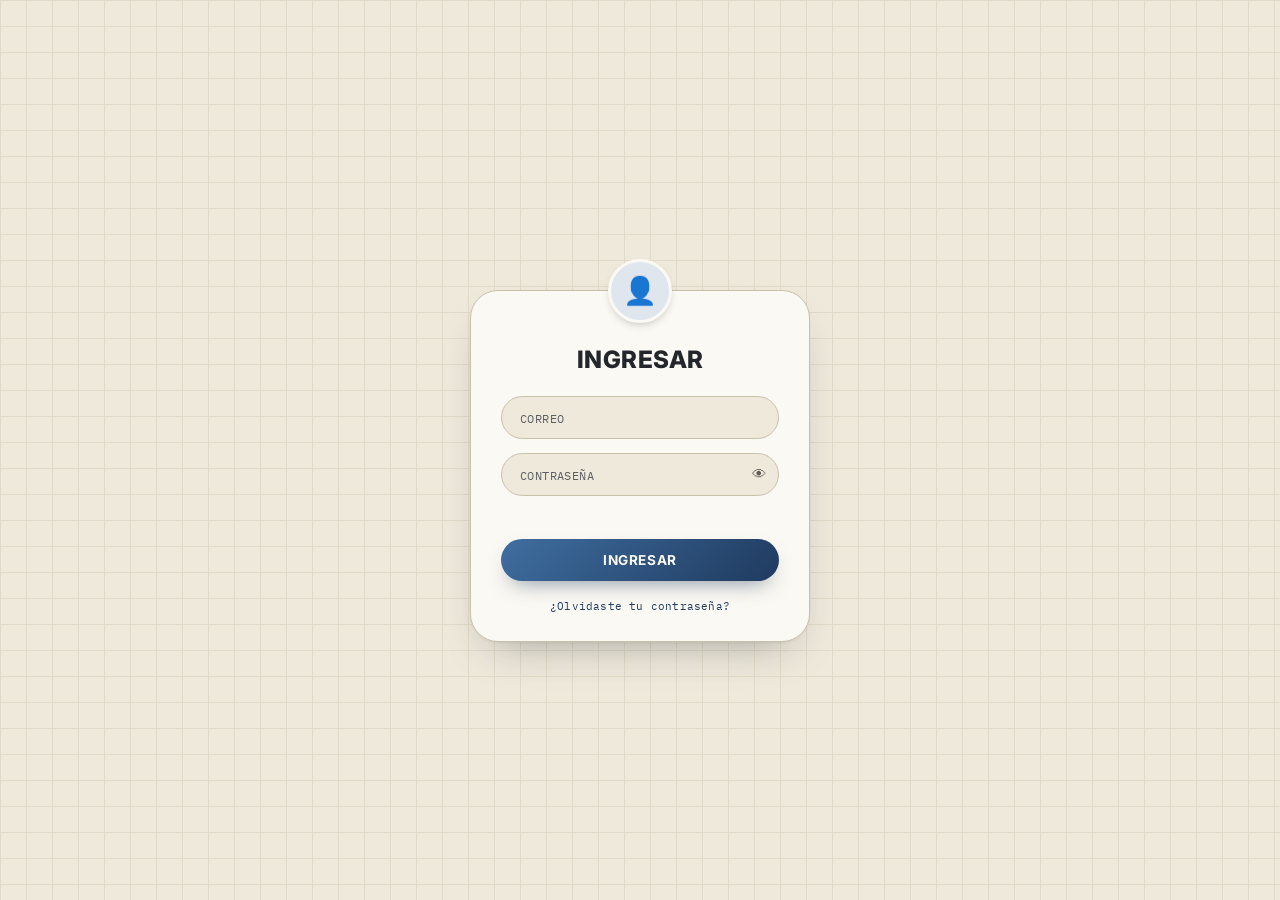
==== commit f95bc54e: "Remove lock badge from login screen Removed the lock badge from the login screen." ====
--- a/login.html
+++ b/login.html
@@ -19,7 +19,6 @@
     <div class="login-card login-card--pill">
       <div class="login-badges" aria-hidden="true">
         <span class="login-badge">👤</span>
-        <span class="login-badge">🔒</span>
       </div>
       <h1>Ingresar</h1>
 
--- a/css/styles.css
+++ b/css/styles.css
@@ -1402,7 +1402,12 @@
   background: var(--blue-soft);
 }
 
-/* Pantalla de login */
+/* ---- Pantalla de login (y cambiar-password, que comparte las mismas
+   clases) ----
+   Estilo tipo "app movil": card blanca muy redondeada, dos badges
+   circulares arriba (usuario / candado), inputs en pildora, boton con
+   degradado. Colores tomados de --blue/--gold del resto del sistema
+   para que no se sienta un componente ajeno al resto de la app. */
 .login-screen {
   position: fixed;
   inset: 0;
@@ -1420,45 +1425,177 @@
 .login-screen[hidden] {
   display: none;
 }
+.sr-only {
+  position: absolute;
+  width: 1px;
+  height: 1px;
+  overflow: hidden;
+  clip: rect(0 0 0 0);
+  white-space: nowrap;
+}
 .login-card {
+  position: relative;
   width: 100%;
   max-width: 340px;
   background: var(--white);
   border: 1px solid var(--line);
-  border-radius: var(--radius);
-  box-shadow: var(--shadow);
-  padding: 28px 26px;
+  border-radius: 28px;
+  box-shadow: 0 1px 2px rgba(35, 39, 43, 0.05), 0 20px 45px -22px rgba(35, 39, 43, 0.4);
+  padding: 34px 30px 28px;
+  text-align: center;
+  animation: loginRise 0.35s ease both;
+  /* Deja sitio arriba para que el badge, que se ancla al borde de la
+     card, no se encime con el titulo. */
+  margin-top: 32px;
+}
+@keyframes loginRise {
+  from { opacity: 0; transform: translateY(8px); }
+  to   { opacity: 1; transform: translateY(0); }
+}
+.login-badges {
+  /* A caballo sobre el borde superior de la card: mitad afuera, mitad
+     adentro, centrado horizontalmente. */
+  position: absolute;
+  top: 0;
+  left: 50%;
+  transform: translate(-50%, -50%);
+  margin: 0;
+}
+.login-badge {
+  width: 64px;
+  height: 64px;
+  border-radius: 50%;
+  display: flex;
+  align-items: center;
+  justify-content: center;
+  font-size: 1.7rem;
+  background: var(--blue-soft);
+  border: 3px solid var(--white);
+  box-shadow: 0 4px 10px -4px rgba(35, 39, 43, 0.35);
 }
 .login-card h1 {
-  text-align: center;
-  margin-bottom: 4px;
-}
-.login-card .sub {
-  text-align: center;
-  font-size: 0.78rem;
-  color: var(--ink-soft);
-  font-family: "IBM Plex Mono", monospace;
-  margin-bottom: 20px;
+  font-family: "Inter", sans-serif;
+  font-weight: 800;
+  font-size: 1.5rem;
+  letter-spacing: 0.5px;
+  color: var(--ink);
+  margin: 20px 0 22px;
+  text-transform: uppercase;
 }
 .login-card form {
   display: flex;
   flex-direction: column;
   gap: 14px;
 }
+/* Inputs en pildora: sin borde visible, solo relleno claro, igual que
+   la referencia. Solo se aplica dentro de .login-card, no toca los
+   inputs del resto del sistema. */
+.login-card input {
+  width: 100%;
+  border: 1px solid var(--line);
+  border-radius: 999px;
+  background: var(--paper);
+  padding: 12px 18px;
+  font-size: 0.88rem;
+  text-align: left;
+  transition: border-color 0.15s ease, box-shadow 0.15s ease;
+}
+.login-card input::placeholder {
+  color: var(--ink-soft);
+  font-family: "IBM Plex Mono", monospace;
+  font-size: 0.72rem;
+  letter-spacing: 0.4px;
+  text-transform: uppercase;
+}
+.login-card input:focus {
+  border-color: var(--blue);
+  background: var(--white);
+  box-shadow: 0 0 0 3px var(--blue-soft);
+}
+.login-pw-wrap {
+  position: relative;
+}
+.login-pw-wrap input {
+  padding-right: 40px;
+}
+.login-pw-toggle {
+  position: absolute;
+  right: 6px;
+  top: 50%;
+  transform: translateY(-50%);
+  width: 28px;
+  height: 28px;
+  border-radius: 50%;
+  background: none;
+  border: none;
+  font-size: 0.9rem;
+  line-height: 1;
+  cursor: pointer;
+  opacity: 0.6;
+  filter: grayscale(1);
+}
+.login-pw-toggle:hover {
+  opacity: 1;
+  background: var(--paper);
+}
 .login-error {
   font-family: "IBM Plex Mono", monospace;
-  font-size: 0.76rem;
+  font-size: 0.74rem;
   color: var(--red);
   min-height: 1em;
   text-align: center;
-}
-.login-card .btn {
+  padding: 0 4px;
+}
+/* Boton en pildora con degradado, mas alto contraste que el boton
+   rectangular del resto del sistema: es el CTA principal de la
+   pantalla y en la referencia es lo mas llamativo de la card. */
+.login-card .btn.login-btn-pill {
   grid-column: auto;
+  width: 100%;
+  border: none;
+  border-radius: 999px;
+  padding: 13px 18px;
+  margin-top: 4px;
+  background: linear-gradient(135deg, #3f6ea0, var(--blue));
+  color: var(--white);
+  font-family: "Inter", sans-serif;
+  font-weight: 700;
+  font-size: 0.85rem;
+  letter-spacing: 0.6px;
+  text-transform: uppercase;
+  box-shadow: 0 10px 22px -10px rgba(31, 58, 95, 0.6);
+  transition: transform 0.1s ease, box-shadow 0.15s ease;
+}
+.login-card .btn.login-btn-pill:hover {
+  box-shadow: 0 12px 26px -10px rgba(31, 58, 95, 0.7);
+}
+.login-card .btn.login-btn-pill:active {
+  transform: scale(0.98);
 }
 .login-card .btn:disabled {
   opacity: 0.6;
   cursor: not-allowed;
 }
+.login-links {
+  margin-top: 18px;
+  font-family: "IBM Plex Mono", monospace;
+  font-size: 0.68rem;
+}
+.login-links a {
+  color: var(--blue);
+  text-decoration: none;
+  letter-spacing: 0.2px;
+}
+.login-links a:hover {
+  text-decoration: underline;
+}
+@media (max-width: 400px) {
+  .login-card {
+    padding: 28px 22px 22px;
+  }
+}
+
+
 
 .header-right {
   display: flex;
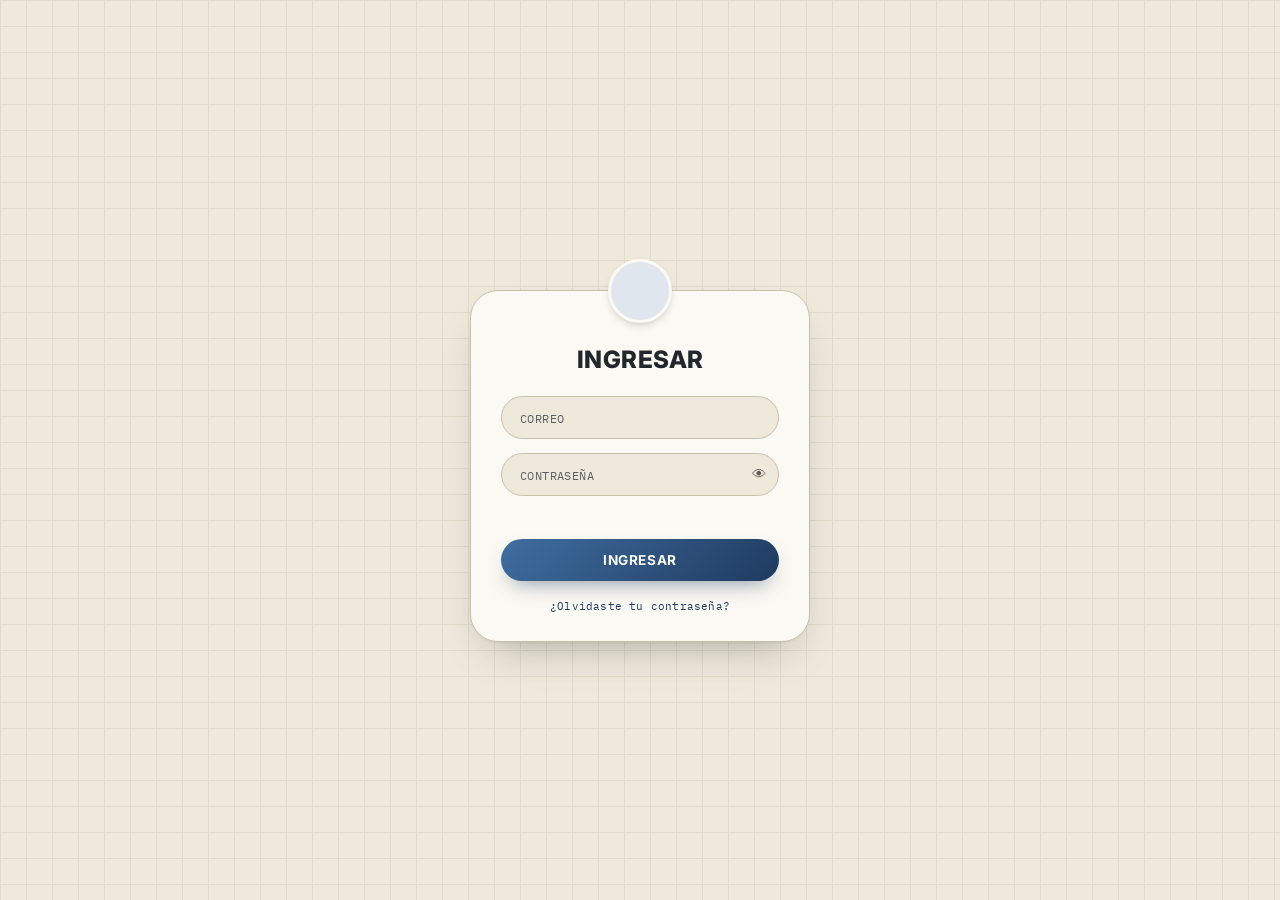
==== commit ca6cfdce: "Update login badge to use an image Replaced user icon with an image badge in the login screen." ====
--- a/login.html
+++ b/login.html
@@ -18,7 +18,7 @@
   <main class="login-screen" id="loginScreen">
     <div class="login-card login-card--pill">
       <div class="login-badges" aria-hidden="true">
-        <span class="login-badge">👤</span>
+         <span class="login-badge"><img src="escudo-ie0773.png" alt="" class="login-badge-img"></span>
       </div>
       <h1>Ingresar</h1>
 
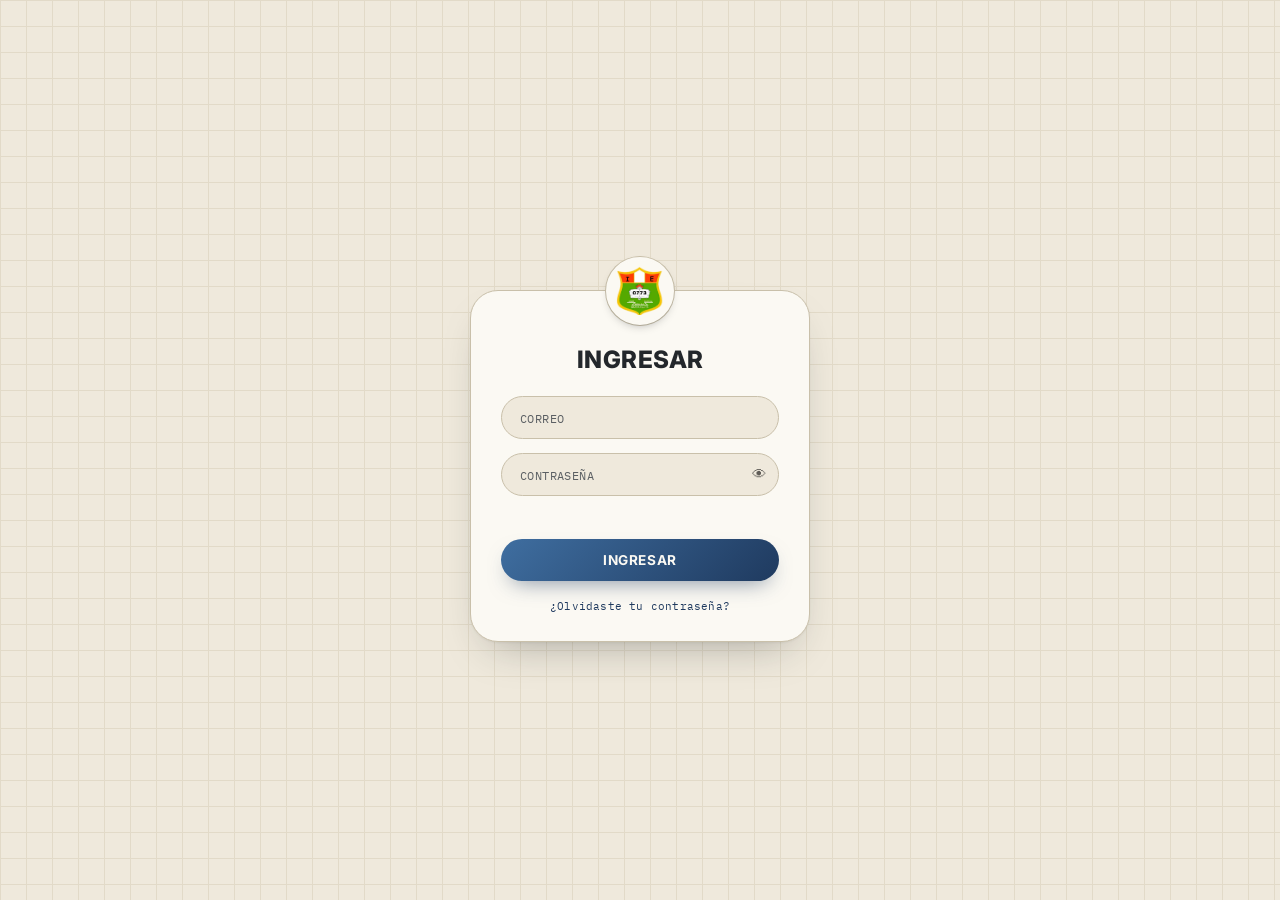
==== commit 0cc9362b: "Update login badge image source Replaced the badge image source from 'escudo-ie0773.png' to 'insigni" ====
--- a/login.html
+++ b/login.html
@@ -18,7 +18,7 @@
   <main class="login-screen" id="loginScreen">
     <div class="login-card login-card--pill">
       <div class="login-badges" aria-hidden="true">
-         <span class="login-badge"><img src="escudo-ie0773.png" alt="" class="login-badge-img"></span>
+         <span class="login-badge"><img src="insignia.png" alt="" class="login-badge-img"></span>
       </div>
       <h1>Ingresar</h1>
 
--- a/css/styles.css
+++ b/css/styles.css
@@ -1462,16 +1462,25 @@
   margin: 0;
 }
 .login-badge {
-  width: 64px;
-  height: 64px;
+  width: 68px;
+  height: 68px;
   border-radius: 50%;
   display: flex;
   align-items: center;
   justify-content: center;
   font-size: 1.7rem;
-  background: var(--blue-soft);
+  /* Fondo blanco en vez del azul: el escudo ya trae sus propios
+     colores (verde, rojo, dorado) y un fondo de color competiria con
+     el. */
+  background: var(--white);
   border: 3px solid var(--white);
-  box-shadow: 0 4px 10px -4px rgba(35, 39, 43, 0.35);
+  box-shadow: 0 4px 10px -4px rgba(35, 39, 43, 0.35), 0 0 0 1px var(--line);
+  overflow: hidden;
+}
+.login-badge-img {
+  width: 78%;
+  height: 78%;
+  object-fit: contain;
 }
 .login-card h1 {
   font-family: "Inter", sans-serif;
